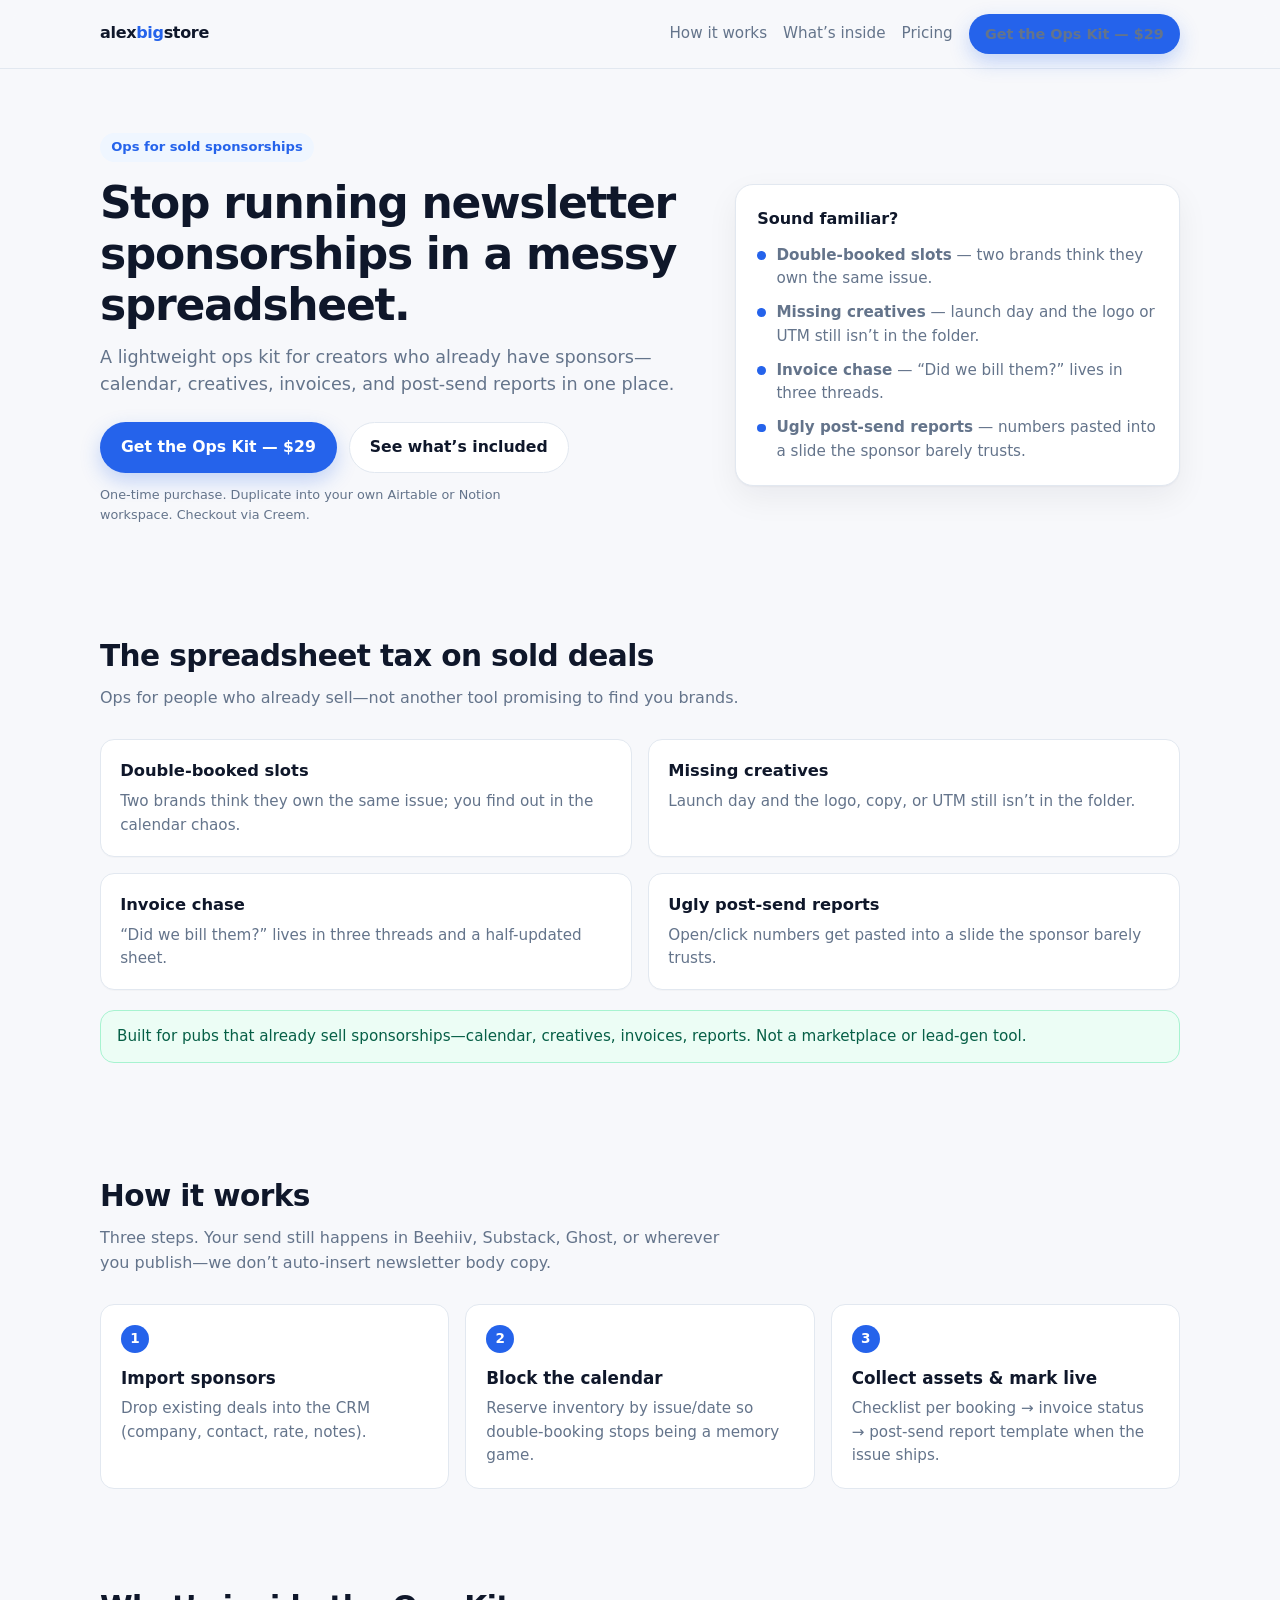
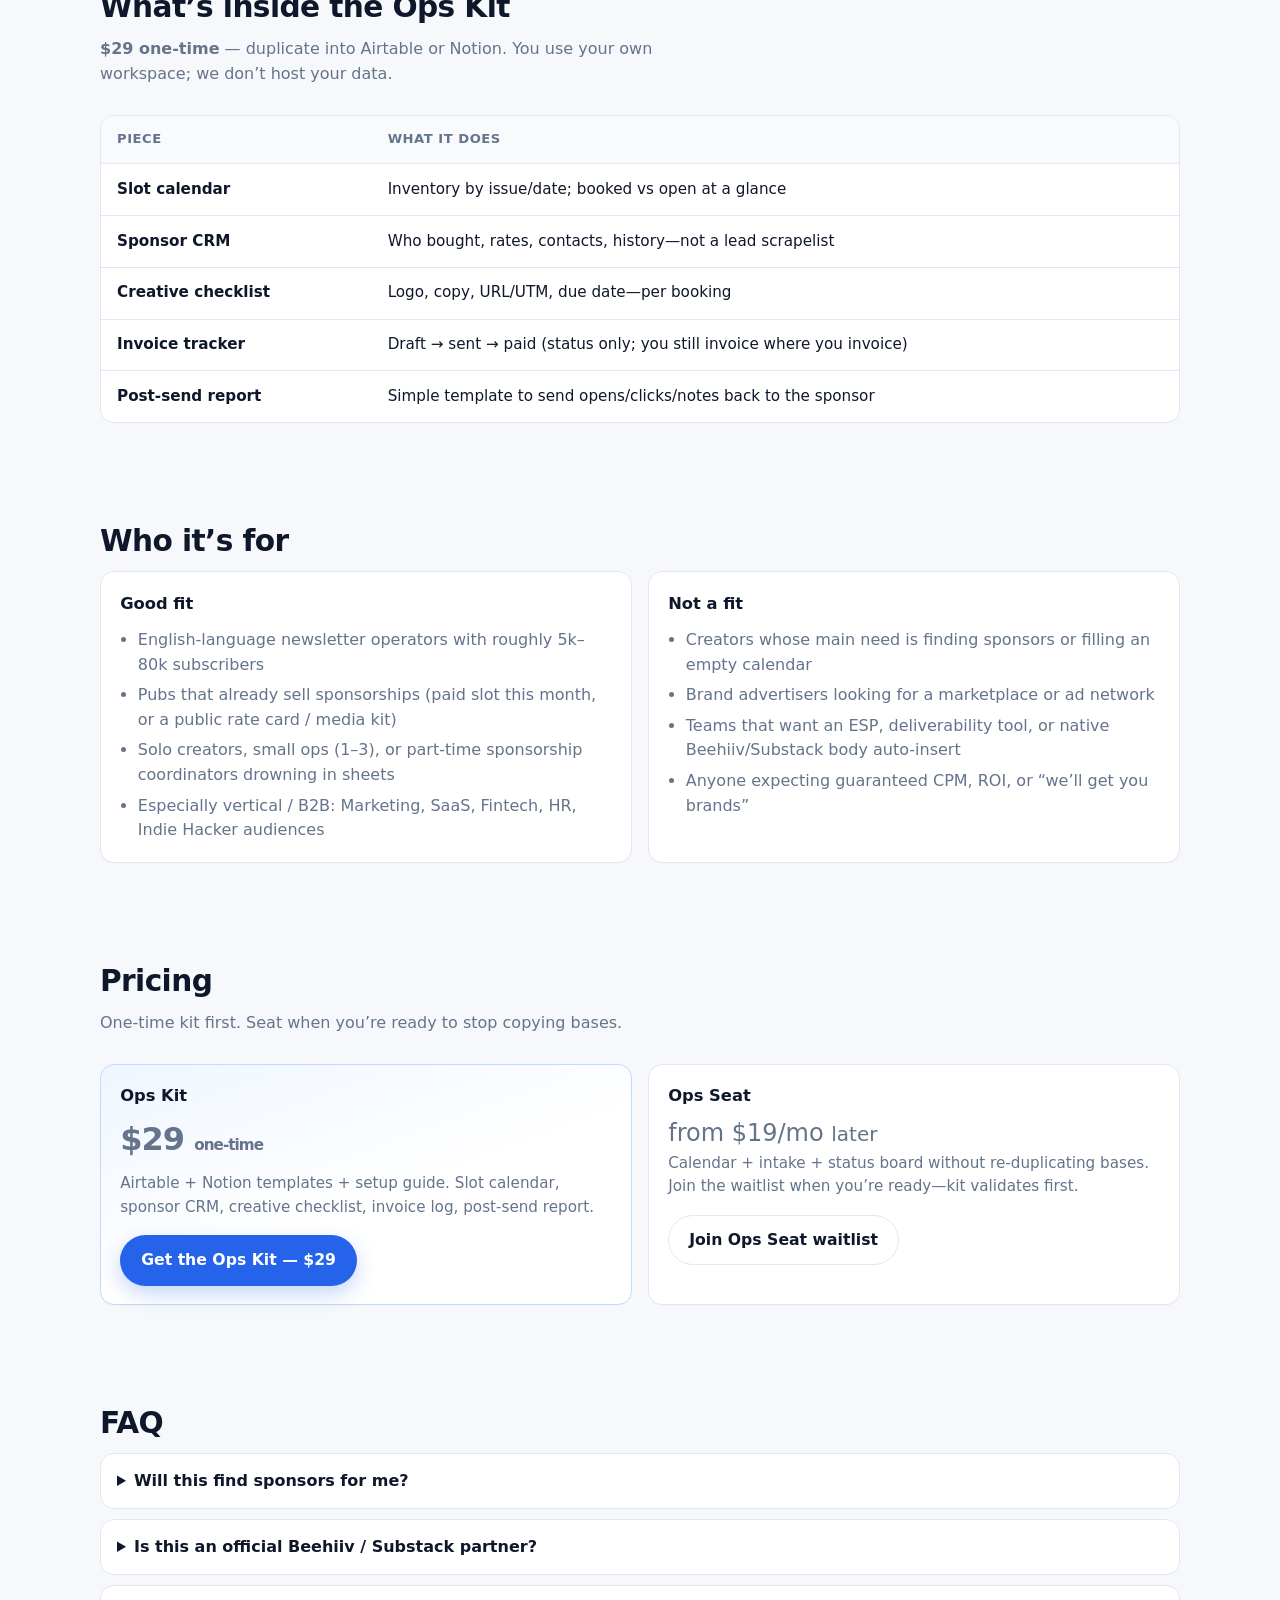
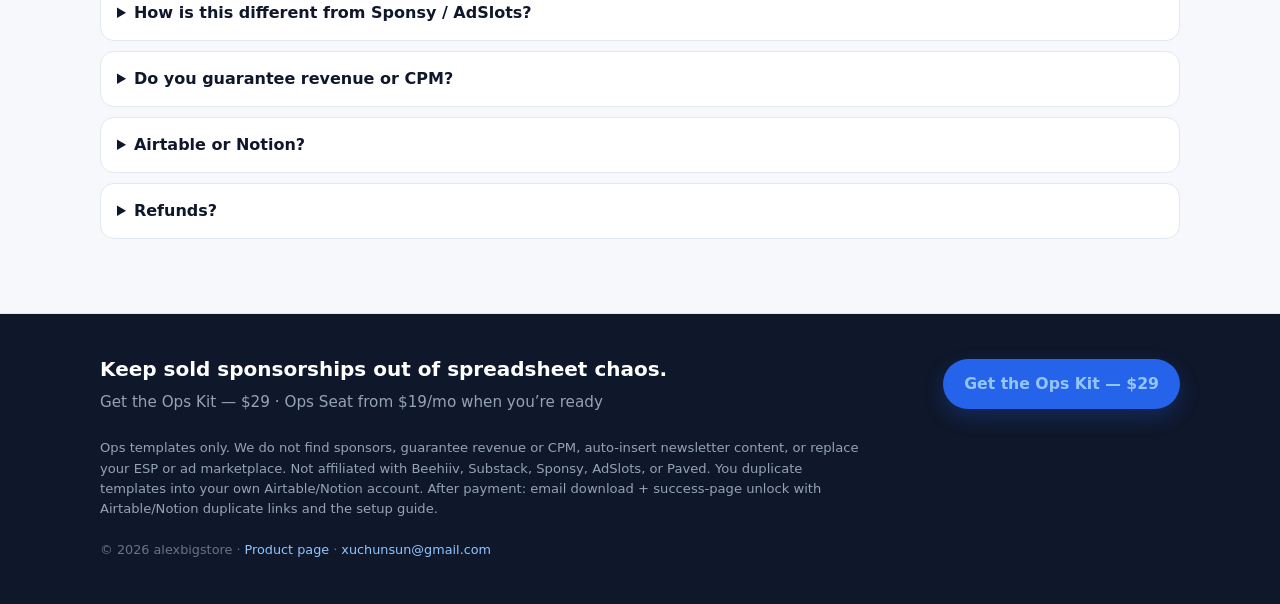
==== index.html @ b19adebc "Publish alexbigstore.com landing for Creem review" ====
<!DOCTYPE html>
<html lang="en">
<head>
  <meta charset="utf-8" />
  <meta name="viewport" content="width=device-width, initial-scale=1" />
  <title>Newsletter Sponsorship Ops Kit — $29 | alexbigstore</title>
  <meta name="description" content="A lightweight ops kit for creators who already have sponsors—calendar, creatives, invoices, and post-send reports in one place. Airtable + Notion. $29 one-time." />
  <link rel="stylesheet" href="/styles.css" />
  <!-- Live Creem payments require store approval (alexbigstore In review as of 2026-11-03).
       Product ID: prod_36SdJc9hUzJLRF4tMED5pn
       Payment URL below is the real checkout link; enable live payments after approval. -->
</head>
<body>
  <header class="site-header">
    <div class="wrap inner">
      <a class="logo" href="/">alex<span>big</span>store</a>
      <nav class="nav" aria-label="Primary">
        <a href="#how">How it works</a>
        <a href="#inside">What’s inside</a>
        <a href="#pricing">Pricing</a>
        <a class="btn btn-primary btn-sm" href="https://www.creem.io/payment/prod_36SdJc9hUzJLRF4tMED5pn" data-creem-product="prod_36SdJc9hUzJLRF4tMED5pn" data-payments-live="pending-approval">Get the Ops Kit — $29</a>
      </nav>
    </div>
  </header>

  <main>
    <section class="hero">
      <div class="wrap hero-grid">
        <div>
          <div class="eyebrow">Ops for sold sponsorships</div>
          <h1>Stop running newsletter sponsorships in a messy spreadsheet.</h1>
          <p class="lede">A lightweight ops kit for creators who already have sponsors—calendar, creatives, invoices, and post-send reports in one place.</p>
          <div class="cta-row">
            <!-- data-payments-live: set to "true" after Creem store approval enables live checkout -->
            <a
              class="btn btn-primary"
              href="https://www.creem.io/payment/prod_36SdJc9hUzJLRF4tMED5pn"
              data-creem-product="prod_36SdJc9hUzJLRF4tMED5pn"
              data-payments-live="pending-approval"
              id="cta-buy"
            >Get the Ops Kit — $29</a>
            <a class="btn btn-ghost" href="#pricing">See what’s included</a>
          </div>
          <p class="cta-note">One-time purchase. Duplicate into your own Airtable or Notion workspace. Checkout via Creem.</p>
        </div>
        <aside class="hero-card" aria-label="Pain snapshot">
          <h3>Sound familiar?</h3>
          <ul class="mini-list">
            <li><span class="dot" aria-hidden="true"></span><span><strong>Double-booked slots</strong> — two brands think they own the same issue.</span></li>
            <li><span class="dot" aria-hidden="true"></span><span><strong>Missing creatives</strong> — launch day and the logo or UTM still isn’t in the folder.</span></li>
            <li><span class="dot" aria-hidden="true"></span><span><strong>Invoice chase</strong> — “Did we bill them?” lives in three threads.</span></li>
            <li><span class="dot" aria-hidden="true"></span><span><strong>Ugly post-send reports</strong> — numbers pasted into a slide the sponsor barely trusts.</span></li>
          </ul>
        </aside>
      </div>
    </section>

    <section id="pain">
      <div class="wrap">
        <h2 class="section-title">The spreadsheet tax on sold deals</h2>
        <p class="section-sub">Ops for people who already sell—not another tool promising to find you brands.</p>
        <div class="pain-grid">
          <article class="card">
            <h3>Double-booked slots</h3>
            <p>Two brands think they own the same issue; you find out in the calendar chaos.</p>
          </article>
          <article class="card">
            <h3>Missing creatives</h3>
            <p>Launch day and the logo, copy, or UTM still isn’t in the folder.</p>
          </article>
          <article class="card">
            <h3>Invoice chase</h3>
            <p>“Did we bill them?” lives in three threads and a half-updated sheet.</p>
          </article>
          <article class="card">
            <h3>Ugly post-send reports</h3>
            <p>Open/click numbers get pasted into a slide the sponsor barely trusts.</p>
          </article>
        </div>
        <p class="pill-note">Built for pubs that already sell sponsorships—calendar, creatives, invoices, reports. Not a marketplace or lead-gen tool.</p>
      </div>
    </section>

    <section id="how">
      <div class="wrap">
        <h2 class="section-title">How it works</h2>
        <p class="section-sub">Three steps. Your send still happens in Beehiiv, Substack, Ghost, or wherever you publish—we don’t auto-insert newsletter body copy.</p>
        <div class="steps">
          <article class="step">
            <h3>Import sponsors</h3>
            <p>Drop existing deals into the CRM (company, contact, rate, notes).</p>
          </article>
          <article class="step">
            <h3>Block the calendar</h3>
            <p>Reserve inventory by issue/date so double-booking stops being a memory game.</p>
          </article>
          <article class="step">
            <h3>Collect assets &amp; mark live</h3>
            <p>Checklist per booking → invoice status → post-send report template when the issue ships.</p>
          </article>
        </div>
      </div>
    </section>

    <section id="inside">
      <div class="wrap">
        <h2 class="section-title">What’s inside the Ops Kit</h2>
        <p class="section-sub"><strong>$29 one-time</strong> — duplicate into Airtable or Notion. You use your own workspace; we don’t host your data.</p>
        <div class="table-wrap">
          <table>
            <thead>
              <tr>
                <th>Piece</th>
                <th>What it does</th>
              </tr>
            </thead>
            <tbody>
              <tr>
                <td><strong>Slot calendar</strong></td>
                <td>Inventory by issue/date; booked vs open at a glance</td>
              </tr>
              <tr>
                <td><strong>Sponsor CRM</strong></td>
                <td>Who bought, rates, contacts, history—not a lead scrapelist</td>
              </tr>
              <tr>
                <td><strong>Creative checklist</strong></td>
                <td>Logo, copy, URL/UTM, due date—per booking</td>
              </tr>
              <tr>
                <td><strong>Invoice tracker</strong></td>
                <td>Draft → sent → paid (status only; you still invoice where you invoice)</td>
              </tr>
              <tr>
                <td><strong>Post-send report</strong></td>
                <td>Simple template to send opens/clicks/notes back to the sponsor</td>
              </tr>
            </tbody>
          </table>
        </div>
      </div>
    </section>

    <section id="who">
      <div class="wrap">
        <h2 class="section-title">Who it’s for</h2>
        <div class="two-col">
          <article class="card">
            <h3>Good fit</h3>
            <ul class="muted-list">
              <li>English-language newsletter operators with roughly 5k–80k subscribers</li>
              <li>Pubs that already sell sponsorships (paid slot this month, or a public rate card / media kit)</li>
              <li>Solo creators, small ops (1–3), or part-time sponsorship coordinators drowning in sheets</li>
              <li>Especially vertical / B2B: Marketing, SaaS, Fintech, HR, Indie Hacker audiences</li>
            </ul>
          </article>
          <article class="card">
            <h3>Not a fit</h3>
            <ul class="muted-list">
              <li>Creators whose main need is finding sponsors or filling an empty calendar</li>
              <li>Brand advertisers looking for a marketplace or ad network</li>
              <li>Teams that want an ESP, deliverability tool, or native Beehiiv/Substack body auto-insert</li>
              <li>Anyone expecting guaranteed CPM, ROI, or “we’ll get you brands”</li>
            </ul>
          </article>
        </div>
      </div>
    </section>

    <section id="pricing">
      <div class="wrap">
        <h2 class="section-title">Pricing</h2>
        <p class="section-sub">One-time kit first. Seat when you’re ready to stop copying bases.</p>
        <div class="two-col">
          <article class="card price-box">
            <h3>Ops Kit</h3>
            <p class="amount">$29 <small>one-time</small></p>
            <p>Airtable + Notion templates + setup guide. Slot calendar, sponsor CRM, creative checklist, invoice log, post-send report.</p>
            <p style="margin-top:1rem">
              <a
                class="btn btn-primary"
                href="https://www.creem.io/payment/prod_36SdJc9hUzJLRF4tMED5pn"
                data-creem-product="prod_36SdJc9hUzJLRF4tMED5pn"
                data-payments-live="pending-approval"
              >Get the Ops Kit — $29</a>
            </p>
          </article>
          <article class="card">
            <h3>Ops Seat</h3>
            <p class="amount" style="font-size:1.5rem">from $19/mo <small>later</small></p>
            <p>Calendar + intake + status board without re-duplicating bases. Join the waitlist when you’re ready—kit validates first.</p>
            <p style="margin-top:1rem"><a class="btn btn-ghost" href="mailto:xuchunsun@gmail.com?subject=Ops%20Seat%20waitlist">Join Ops Seat waitlist</a></p>
          </article>
        </div>
      </div>
    </section>

    <section id="faq" class="faq">
      <div class="wrap">
        <h2 class="section-title">FAQ</h2>
        <details>
          <summary>Will this find sponsors for me?</summary>
          <p>No. If you need more brands in the pipeline, use outreach, networks, or a marketplace. This kit is for operating sponsorships you’ve already sold.</p>
        </details>
        <details>
          <summary>Is this an official Beehiiv / Substack partner?</summary>
          <p>No. It works alongside any publisher stack. We don’t claim platform partnership or auto-insert into newsletter bodies.</p>
        </details>
        <details>
          <summary>How is this different from Sponsy / AdSlots?</summary>
          <p>Those are fuller sponsorship platforms (often from ~$49/mo up, with more automation surface). The Ops Kit is a $29 Airtable/Notion template for calendar + creatives + invoice status + reports. Ops Seat aims at a light $19–29/mo band if you outgrow duplicating bases.</p>
        </details>
        <details>
          <summary>Do you guarantee revenue or CPM?</summary>
          <p>No. No fabricated ROI. Outcomes depend on your audience, rates, and how you run deals.</p>
        </details>
        <details>
          <summary>Airtable or Notion?</summary>
          <p>Both duplicates are included. Pick the one your team already lives in.</p>
        </details>
        <details>
          <summary>Refunds?</summary>
          <p>Digital goods—final policy on checkout. Suggested baseline: 7-day refund if the Airtable/Notion duplicate link fails and we can’t restore access; no refund for change-of-mind after you’ve copied the base into your workspace.</p>
        </details>
      </div>
    </section>
  </main>

  <footer class="site-footer">
    <div class="wrap">
      <div class="footer-cta">
        <div>
          <h2>Keep sold sponsorships out of spreadsheet chaos.</h2>
          <p>Get the Ops Kit — $29 · Ops Seat from $19/mo when you’re ready</p>
        </div>
        <a
          class="btn btn-primary"
          href="https://www.creem.io/payment/prod_36SdJc9hUzJLRF4tMED5pn"
          data-creem-product="prod_36SdJc9hUzJLRF4tMED5pn"
          data-payments-live="pending-approval"
        >Get the Ops Kit — $29</a>
      </div>
      <p class="compliance">Ops templates only. We do not find sponsors, guarantee revenue or CPM, auto-insert newsletter content, or replace your ESP or ad marketplace. Not affiliated with Beehiiv, Substack, Sponsy, AdSlots, or Paved. You duplicate templates into your own Airtable/Notion account. After payment: email download + success-page unlock with Airtable/Notion duplicate links and the setup guide.</p>
      <p class="meta-line">© <span id="y"></span> alexbigstore · <a href="/newsletter-sponsorship-ops/">Product page</a> · <a href="mailto:xuchunsun@gmail.com">xuchunsun@gmail.com</a></p>
    </div>
  </footer>
  <script>document.getElementById("y").textContent = new Date().getFullYear();</script>
</body>
</html>
---- styles.css ----
/* Newsletter Sponsorship Ops Kit — alexbigstore.com
   Clean indie-SaaS look; mobile-first; light theme with dark accents. */

:root {
  --bg: #f7f8fb;
  --surface: #ffffff;
  --ink: #0f172a;
  --muted: #64748b;
  --line: #e2e8f0;
  --brand: #2563eb;
  --brand-hover: #1d4ed8;
  --brand-soft: #eff6ff;
  --accent: #0ea5e9;
  --ok: #059669;
  --warn: #b45309;
  --radius: 14px;
  --shadow: 0 1px 2px rgba(15, 23, 42, 0.04), 0 12px 32px rgba(15, 23, 42, 0.06);
  --max: 1080px;
  --font: "Inter", system-ui, -apple-system, "Segoe UI", Roboto, sans-serif;
}

*,
*::before,
*::after {
  box-sizing: border-box;
}

html {
  scroll-behavior: smooth;
}

body {
  margin: 0;
  font-family: var(--font);
  color: var(--ink);
  background: var(--bg);
  line-height: 1.55;
  -webkit-font-smoothing: antialiased;
}

a {
  color: var(--brand);
  text-decoration: none;
}

a:hover {
  text-decoration: underline;
}

img {
  max-width: 100%;
  display: block;
}

.wrap {
  width: min(100% - 2rem, var(--max));
  margin-inline: auto;
}

/* Header */
.site-header {
  position: sticky;
  top: 0;
  z-index: 20;
  backdrop-filter: blur(10px);
  background: rgba(247, 248, 251, 0.85);
  border-bottom: 1px solid var(--line);
}

.site-header .inner {
  display: flex;
  align-items: center;
  justify-content: space-between;
  gap: 1rem;
  padding: 0.85rem 0;
}

.logo {
  font-weight: 700;
  letter-spacing: -0.02em;
  color: var(--ink);
  text-decoration: none;
}

.logo span {
  color: var(--brand);
}

.nav {
  display: flex;
  align-items: center;
  gap: 1rem;
  font-size: 0.95rem;
}

.nav a {
  color: var(--muted);
  text-decoration: none;
}

.nav a:hover {
  color: var(--ink);
}

/* Buttons */
.btn {
  display: inline-flex;
  align-items: center;
  justify-content: center;
  gap: 0.4rem;
  padding: 0.75rem 1.25rem;
  border-radius: 999px;
  border: 1px solid transparent;
  font-weight: 600;
  font-size: 0.98rem;
  cursor: pointer;
  text-decoration: none;
  transition: background 0.15s ease, transform 0.15s ease, box-shadow 0.15s ease;
}

.btn:hover {
  text-decoration: none;
  transform: translateY(-1px);
}

.btn-primary {
  background: var(--brand);
  color: #fff;
  box-shadow: 0 8px 20px rgba(37, 99, 235, 0.25);
}

.btn-primary:hover {
  background: var(--brand-hover);
  color: #fff;
}

.btn-ghost {
  background: var(--surface);
  color: var(--ink);
  border-color: var(--line);
}

.btn-ghost:hover {
  background: var(--brand-soft);
  color: var(--brand);
}

.btn-sm {
  padding: 0.5rem 0.95rem;
  font-size: 0.9rem;
}

/* Hero */
.hero {
  padding: 4rem 0 3rem;
}

.hero-grid {
  display: grid;
  gap: 2rem;
  align-items: center;
}

@media (min-width: 860px) {
  .hero-grid {
    grid-template-columns: 1.15fr 0.85fr;
  }
}

.eyebrow {
  display: inline-flex;
  align-items: center;
  gap: 0.4rem;
  padding: 0.3rem 0.7rem;
  border-radius: 999px;
  background: var(--brand-soft);
  color: var(--brand);
  font-size: 0.82rem;
  font-weight: 600;
  margin-bottom: 1rem;
}

.hero h1 {
  margin: 0 0 0.85rem;
  font-size: clamp(1.9rem, 4vw, 2.75rem);
  line-height: 1.15;
  letter-spacing: -0.03em;
}

.hero .lede {
  margin: 0 0 1.5rem;
  font-size: 1.1rem;
  color: var(--muted);
  max-width: 36rem;
}

.cta-row {
  display: flex;
  flex-wrap: wrap;
  gap: 0.75rem;
  align-items: center;
  margin-bottom: 0.65rem;
}

.cta-note {
  font-size: 0.8rem;
  color: var(--muted);
  max-width: 28rem;
}

.hero-card {
  background: var(--surface);
  border: 1px solid var(--line);
  border-radius: calc(var(--radius) + 4px);
  box-shadow: var(--shadow);
  padding: 1.35rem;
}

.hero-card h3 {
  margin: 0 0 0.75rem;
  font-size: 1rem;
}

.mini-list {
  list-style: none;
  margin: 0;
  padding: 0;
  display: grid;
  gap: 0.65rem;
}

.mini-list li {
  display: grid;
  grid-template-columns: auto 1fr;
  gap: 0.65rem;
  align-items: start;
  font-size: 0.95rem;
  color: var(--muted);
}

.dot {
  width: 0.55rem;
  height: 0.55rem;
  margin-top: 0.45rem;
  border-radius: 50%;
  background: var(--brand);
  flex-shrink: 0;
}

/* Sections */
section {
  padding: 3rem 0;
}

.section-title {
  margin: 0 0 0.4rem;
  font-size: clamp(1.4rem, 2.5vw, 1.85rem);
  letter-spacing: -0.02em;
}

.section-sub {
  margin: 0 0 1.75rem;
  color: var(--muted);
  max-width: 40rem;
}

.pain-grid {
  display: grid;
  gap: 1rem;
}

@media (min-width: 700px) {
  .pain-grid {
    grid-template-columns: repeat(2, 1fr);
  }
}

.card {
  background: var(--surface);
  border: 1px solid var(--line);
  border-radius: var(--radius);
  padding: 1.15rem 1.2rem;
  box-shadow: 0 1px 0 rgba(15, 23, 42, 0.02);
}

.card h3 {
  margin: 0 0 0.4rem;
  font-size: 1.02rem;
}

.card p {
  margin: 0;
  color: var(--muted);
  font-size: 0.95rem;
}

.pill-note {
  margin-top: 1.25rem;
  padding: 0.85rem 1rem;
  border-radius: var(--radius);
  background: #ecfdf5;
  color: #065f46;
  border: 1px solid #a7f3d0;
  font-size: 0.95rem;
}

/* Steps */
.steps {
  display: grid;
  gap: 1rem;
  counter-reset: step;
}

@media (min-width: 800px) {
  .steps {
    grid-template-columns: repeat(3, 1fr);
  }
}

.step {
  position: relative;
  background: var(--surface);
  border: 1px solid var(--line);
  border-radius: var(--radius);
  padding: 1.25rem;
}

.step::before {
  counter-increment: step;
  content: counter(step);
  display: inline-flex;
  align-items: center;
  justify-content: center;
  width: 1.75rem;
  height: 1.75rem;
  border-radius: 50%;
  background: var(--brand);
  color: #fff;
  font-size: 0.85rem;
  font-weight: 700;
  margin-bottom: 0.75rem;
}

.step h3 {
  margin: 0 0 0.4rem;
  font-size: 1.05rem;
}

.step p {
  margin: 0;
  color: var(--muted);
  font-size: 0.95rem;
}

/* Table */
.table-wrap {
  overflow-x: auto;
  border: 1px solid var(--line);
  border-radius: var(--radius);
  background: var(--surface);
}

table {
  width: 100%;
  border-collapse: collapse;
  font-size: 0.95rem;
}

th,
td {
  text-align: left;
  padding: 0.85rem 1rem;
  border-bottom: 1px solid var(--line);
  vertical-align: top;
}

th {
  background: #f8fafc;
  font-size: 0.82rem;
  text-transform: uppercase;
  letter-spacing: 0.04em;
  color: var(--muted);
}

tr:last-child td {
  border-bottom: 0;
}

/* Pricing / who */
.two-col {
  display: grid;
  gap: 1rem;
}

@media (min-width: 800px) {
  .two-col {
    grid-template-columns: 1fr 1fr;
  }
}

.price-box {
  background: linear-gradient(160deg, #eff6ff, #ffffff 55%);
  border: 1px solid #bfdbfe;
}

.price-box .amount {
  font-size: 2rem;
  font-weight: 760;
  letter-spacing: -0.03em;
  margin: 0.35rem 0 0.5rem;
}

.price-box .amount small {
  font-size: 0.95rem;
  font-weight: 600;
  color: var(--muted);
}

.muted-list {
  margin: 0.75rem 0 0;
  padding-left: 1.1rem;
  color: var(--muted);
}

.muted-list li + li {
  margin-top: 0.35rem;
}

/* FAQ */
.faq details {
  background: var(--surface);
  border: 1px solid var(--line);
  border-radius: var(--radius);
  padding: 0.9rem 1rem;
  margin-bottom: 0.65rem;
}

.faq summary {
  cursor: pointer;
  font-weight: 600;
}

.faq details p {
  margin: 0.65rem 0 0;
  color: var(--muted);
  font-size: 0.95rem;
}

/* Footer */
.site-footer {
  border-top: 1px solid var(--line);
  padding: 2.5rem 0 2rem;
  margin-top: 1rem;
  background: #0f172a;
  color: #cbd5e1;
}

.site-footer a {
  color: #93c5fd;
}

.site-footer .compliance {
  font-size: 0.82rem;
  color: #94a3b8;
  max-width: 48rem;
}

.footer-cta {
  display: flex;
  flex-wrap: wrap;
  gap: 0.75rem;
  align-items: center;
  justify-content: space-between;
  margin-bottom: 1.5rem;
}

.footer-cta h2 {
  margin: 0 0 0.35rem;
  color: #fff;
  font-size: 1.25rem;
}

.footer-cta p {
  margin: 0;
  color: #94a3b8;
  font-size: 0.95rem;
}

.meta-line {
  margin-top: 1.25rem;
  font-size: 0.8rem;
  color: #64748b;
}

/* Product / thanks pages */
.page-narrow {
  max-width: 720px;
  margin: 0 auto;
  padding: 3rem 0 4rem;
}

.banner {
  display: none;
  margin-bottom: 1.25rem;
  padding: 0.85rem 1rem;
  border-radius: var(--radius);
  border: 1px solid #fde68a;
  background: #fffbeb;
  color: #92400e;
  font-size: 0.95rem;
}

.banner.show {
  display: block;
}

.unlock-list {
  list-style: none;
  margin: 1.25rem 0;
  padding: 0;
  display: grid;
  gap: 0.75rem;
}

.unlock-list li {
  background: var(--surface);
  border: 1px solid var(--line);
  border-radius: var(--radius);
  padding: 1rem 1.1rem;
}

.unlock-list strong {
  display: block;
  margin-bottom: 0.25rem;
}

.placeholder {
  font-family: ui-monospace, SFMono-Regular, Menlo, Consolas, monospace;
  font-size: 0.85rem;
  color: var(--warn);
  background: #fff7ed;
  border: 1px dashed #fdba74;
  padding: 0.35rem 0.5rem;
  border-radius: 8px;
  word-break: break-all;
}

.setup-ol {
  color: var(--muted);
  padding-left: 1.2rem;
}

.setup-ol li + li {
  margin-top: 0.4rem;
}

.notice {
  margin-top: 1.5rem;
  padding: 0.9rem 1rem;
  border-radius: var(--radius);
  background: var(--brand-soft);
  border: 1px solid #bfdbfe;
  color: #1e3a8a;
  font-size: 0.95rem;
}
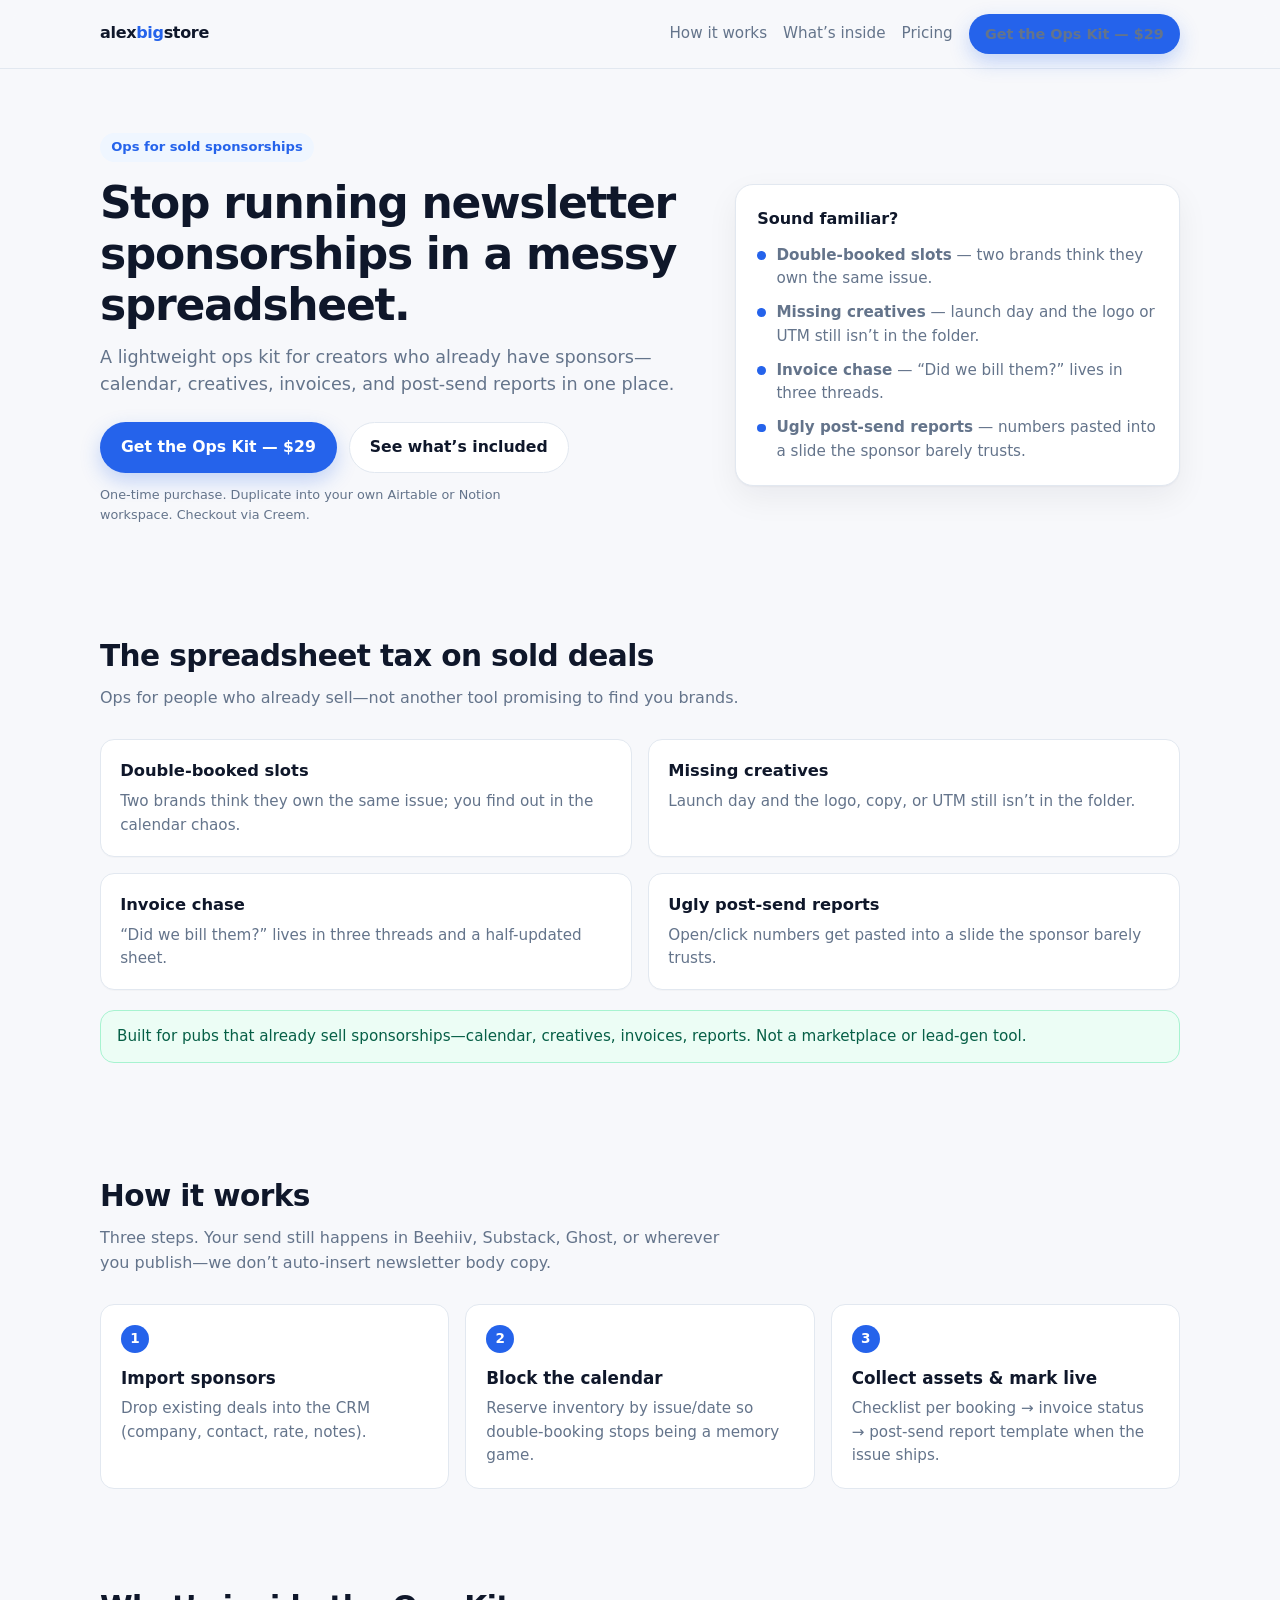
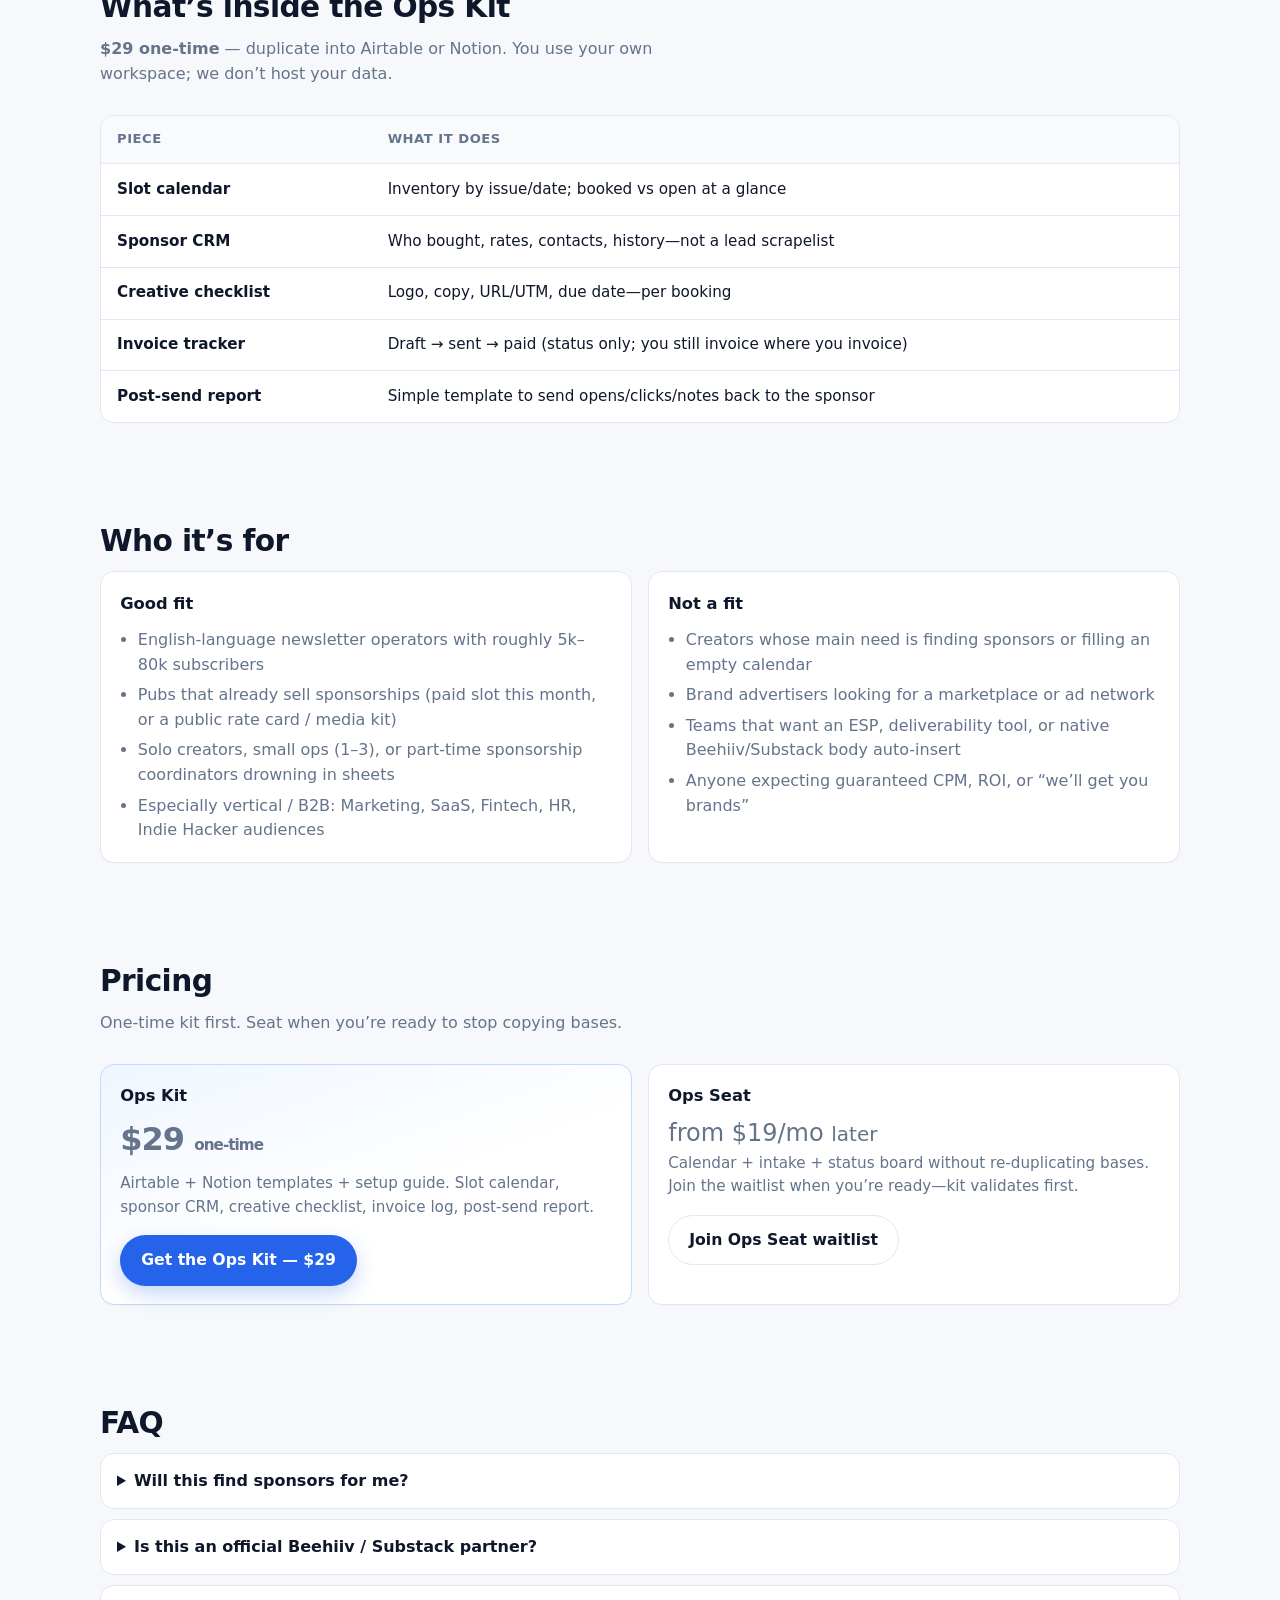
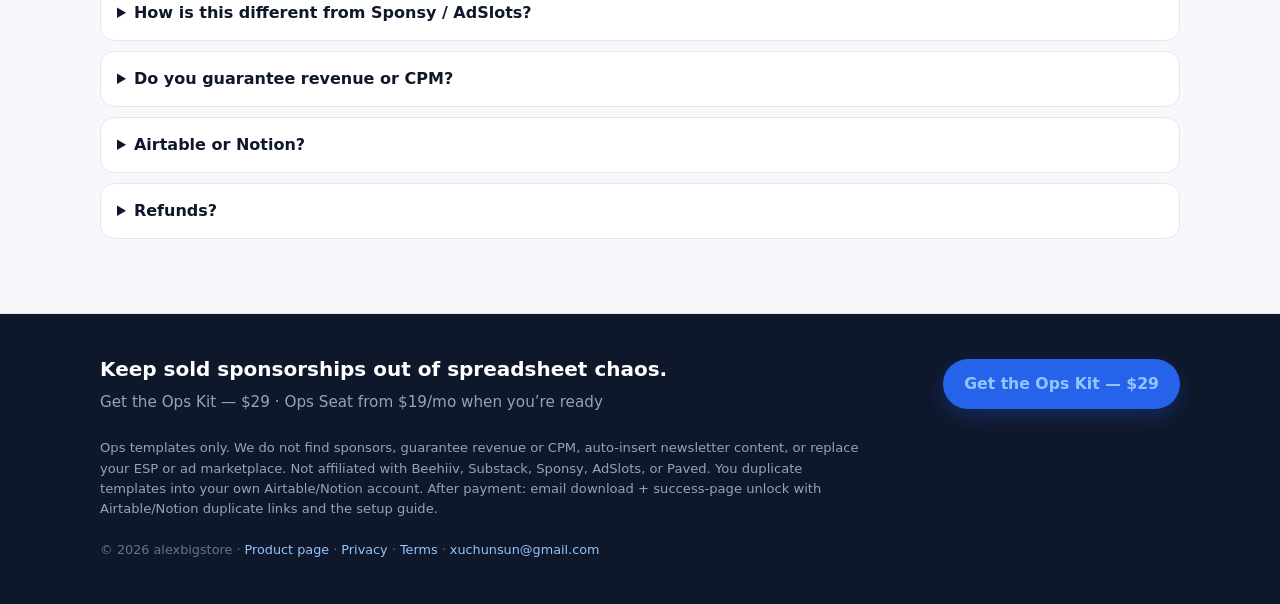
==== commit 982725ba: "Add Privacy Policy and Terms; footer links" ====
--- a/index.html
+++ b/index.html
@@ -241,7 +241,7 @@
         >Get the Ops Kit — $29</a>
       </div>
       <p class="compliance">Ops templates only. We do not find sponsors, guarantee revenue or CPM, auto-insert newsletter content, or replace your ESP or ad marketplace. Not affiliated with Beehiiv, Substack, Sponsy, AdSlots, or Paved. You duplicate templates into your own Airtable/Notion account. After payment: email download + success-page unlock with Airtable/Notion duplicate links and the setup guide.</p>
-      <p class="meta-line">© <span id="y"></span> alexbigstore · <a href="/newsletter-sponsorship-ops/">Product page</a> · <a href="mailto:xuchunsun@gmail.com">xuchunsun@gmail.com</a></p>
+      <p class="meta-line">© <span id="y"></span> alexbigstore · <a href="/newsletter-sponsorship-ops/">Product page</a> · <a href="/privacy/">Privacy</a> · <a href="/terms/">Terms</a> · <a href="mailto:xuchunsun@gmail.com">xuchunsun@gmail.com</a></p>
     </div>
   </footer>
   <script>document.getElementById("y").textContent = new Date().getFullYear();</script>
